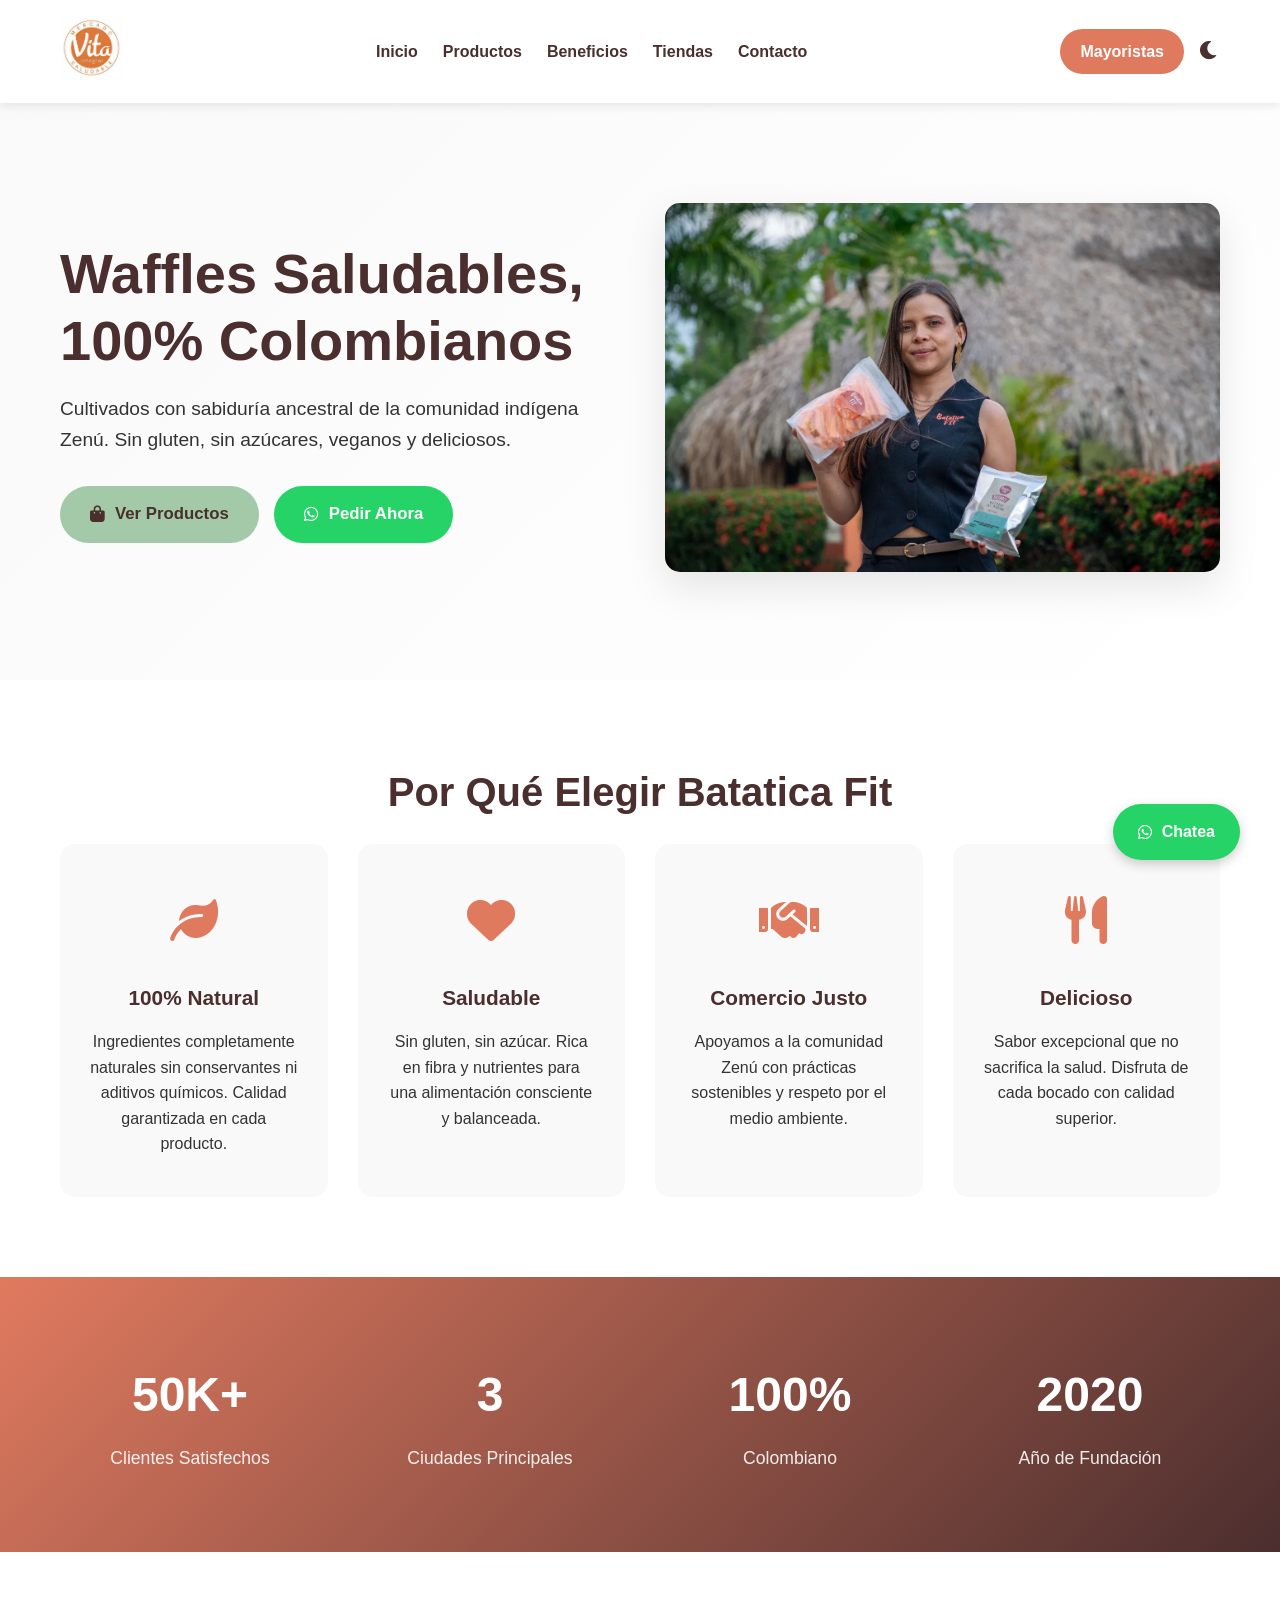
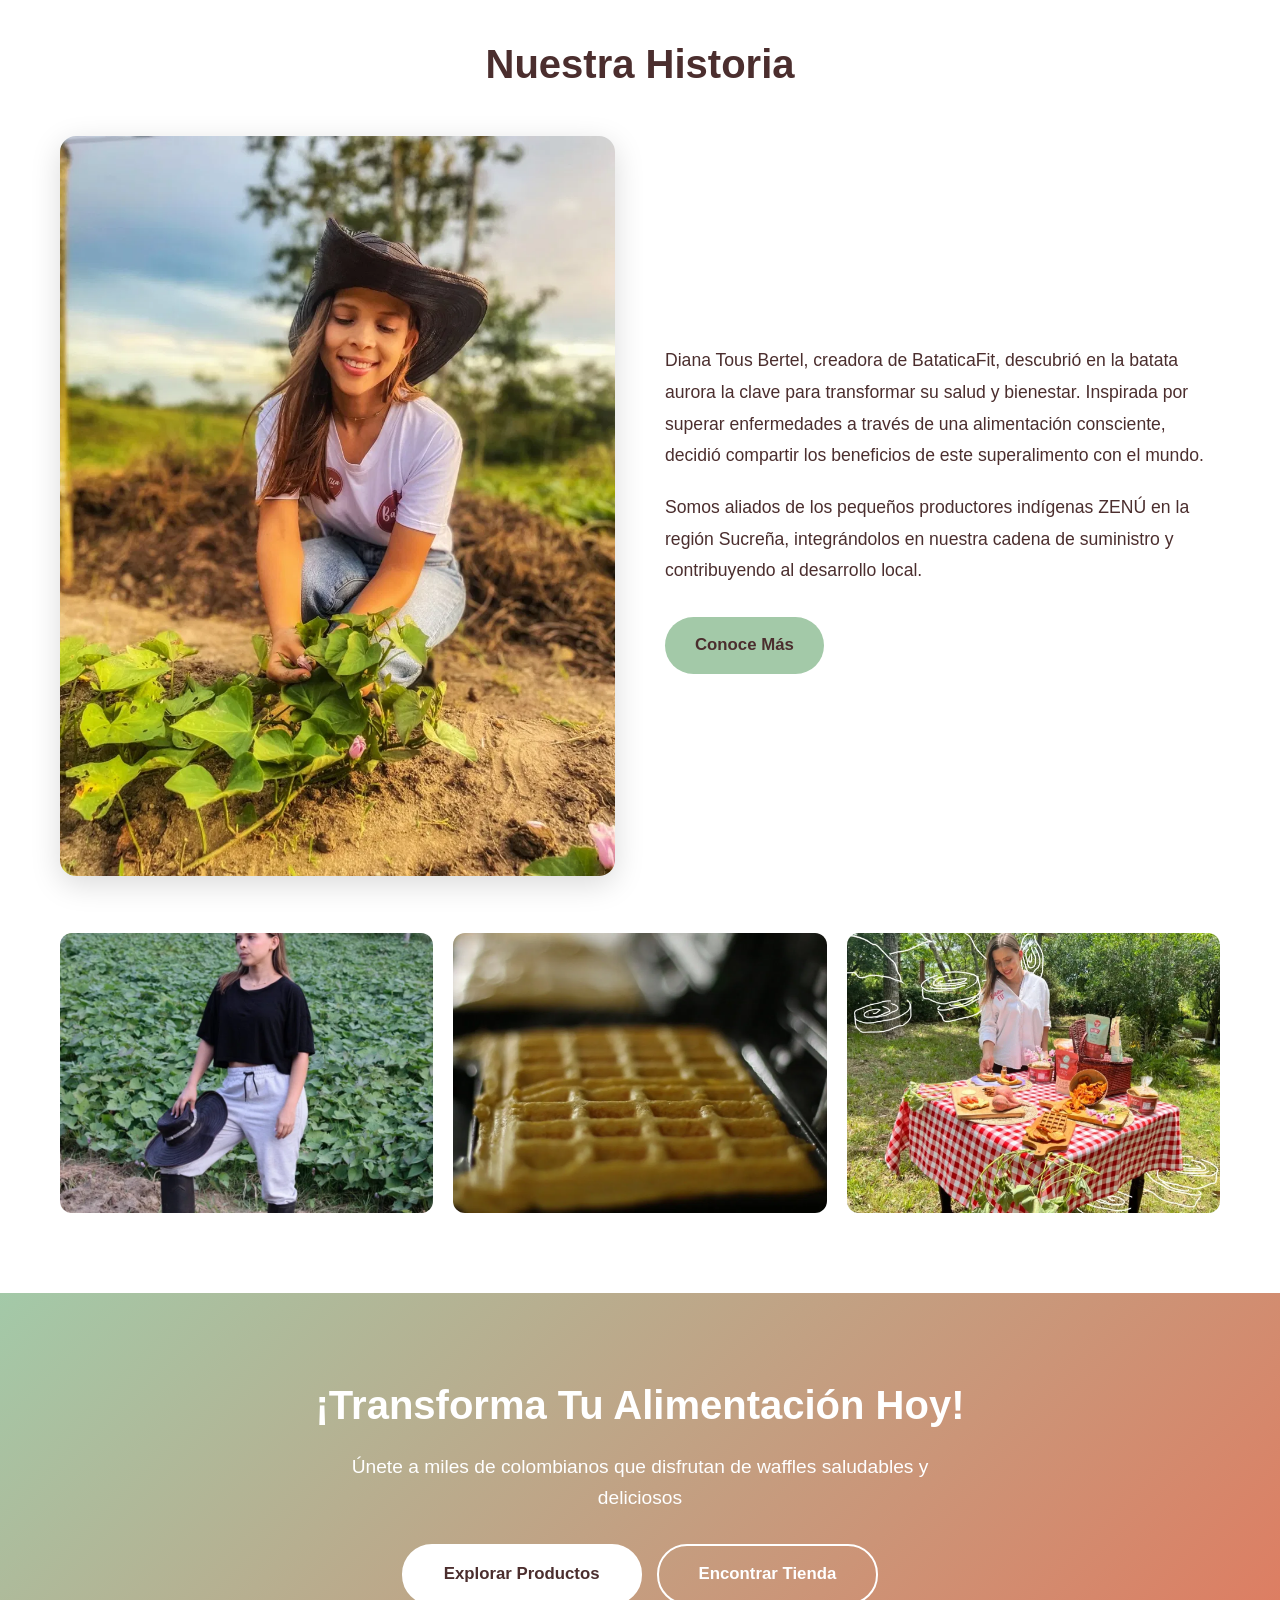
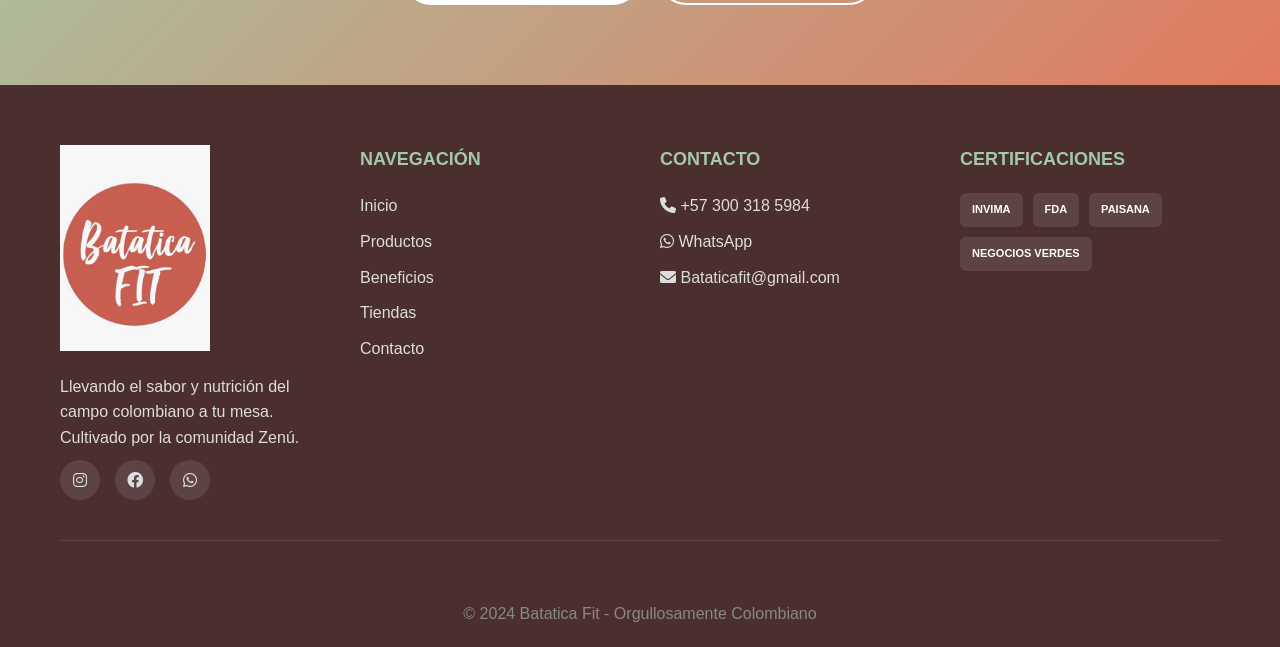
==== index.html @ 8f83aa4d "Add files via upload" ====
<!DOCTYPE html>
<html lang="es">
<head>
    <meta charset="UTF-8">
    <meta name="viewport" content="width=device-width, initial-scale=1.0">
    <meta name="description" content="Batatica Fit - Waffles saludables 100% colombianos">
    <title>Batatica Fit - Waffles Saludables 100% Colombianos</title>
    <link rel="stylesheet" href="styles.css">
    <link rel="stylesheet" href="https://cdnjs.cloudflare.com/ajax/libs/font-awesome/6.0.0/css/all.min.css">
    <link rel="icon" type="image/jpeg" href="FOTOS/logo.jpeg">
</head>
<body>

    <!-- HEADER -->
    <header class="main-header">
        <div class="container">
            <div class="logo">
                <img src="FOTOS/logo-vita.jpeg" alt="Batatica Fit Logo">
            </div>

            <nav class="nav-menu" id="navMenu">
                <ul>
                    <li><a href="index.html">Inicio</a></li>
                    <li><a href="productos.html">Productos</a></li>
                    <li><a href="beneficios.html">Beneficios</a></li>
                    <li><a href="tiendas.html">Tiendas</a></li>
                    <li><a href="contactos.html">Contacto</a></li>
                </ul>
            </nav>

            <button class="hamburger-menu" id="hamburgerBtn">
                <span></span>
                <span></span>
                <span></span>
            </button>
        
            <div class="header-actions">
                <a href="https://wa.me/573003185984?text=Hola!%20Quiero%20ser%20mayorista" class="btn-mayorista" target="_blank">Mayoristas</a>
                <button class="theme-toggle" id="themeToggle"><i class="fas fa-moon"></i></button>
            </div>
        </div>
    </header>

    <!-- HERO SECTION -->
    <section class="hero-section">
        <div class="container hero-container">
            <div class="hero-content">
                <h1>Waffles Saludables, 100% Colombianos</h1>
                <p>Cultivados con sabiduría ancestral de la comunidad indígena Zenú. Sin gluten, sin azúcares, veganos y deliciosos.</p>
                <div class="hero-buttons">
                    <a href="productos.html" class="btn-primary"><i class="fas fa-shopping-bag"></i> Ver Productos</a>
                    <a href="https://wa.me/573233830880?text=Hola!%20Quiero%20pedir%20Waffles" class="btn-cta" target="_blank"><i class="fab fa-whatsapp"></i> Pedir Ahora</a>
                </div>
            </div>
            <div class="hero-image">
                <img src="FOTOS/DIANAPRODUCTOS.webp" alt="Diana con productos Batatica Fit">
            </div>
        </div>
    </section>

    <!-- DESTACADOS -->
    <section class="highlights-section">
        <div class="container">
            <h2 class="section-title">Por Qué Elegir Batatica Fit</h2>
            <div class="highlights-grid">
                <div class="highlight-card">
                    <div class="highlight-icon"><i class="fas fa-leaf"></i></div>
                    <h3>100% Natural</h3>
                    <p>Ingredientes completamente naturales sin conservantes ni aditivos químicos. Calidad garantizada en cada producto.</p>
                </div>
                <div class="highlight-card">
                    <div class="highlight-icon"><i class="fas fa-heart"></i></div>
                    <h3>Saludable</h3>
                    <p>Sin gluten, sin azúcar. Rica en fibra y nutrientes para una alimentación consciente y balanceada.</p>
                </div>
                <div class="highlight-card">
                    <div class="highlight-icon"><i class="fas fa-handshake"></i></div>
                    <h3>Comercio Justo</h3>
                    <p>Apoyamos a la comunidad Zenú con prácticas sostenibles y respeto por el medio ambiente.</p>
                </div>
                <div class="highlight-card">
                    <div class="highlight-icon"><i class="fas fa-utensils"></i></div>
                    <h3>Delicioso</h3>
                    <p>Sabor excepcional que no sacrifica la salud. Disfruta de cada bocado con calidad superior.</p>
                </div>
            </div>
        </div>
    </section>

    <!-- ESTADÍSTICAS -->
    <section class="stats-section">
        <div class="container">
            <div class="stats-grid">
                <div class="stat-card">
                    <h3>50K+</h3>
                    <p>Clientes Satisfechos</p>
                </div>
                <div class="stat-card">
                    <h3>3</h3>
                    <p>Ciudades Principales</p>
                </div>
                <div class="stat-card">
                    <h3>100%</h3>
                    <p>Colombiano</p>
                </div>
                <div class="stat-card">
                    <h3>2020</h3>
                    <p>Año de Fundación</p>
                </div>
            </div>
        </div>
    </section>


    <!-- NUESTRA HISTORIA -->
    <section class="historia-section" style="padding: 80px 0; background: var(--blanco);">
        <div class="container">
            <h2 class="section-title">Nuestra Historia</h2>
            <div style="display: grid; grid-template-columns: 1fr 1fr; gap: 50px; align-items: center; margin-top: 40px;">
                <div>
                    <img src="FOTOS/DIANACAMPO.webp" alt="Diana en el campo" style="width:100%; border-radius:16px; box-shadow: 0 8px 30px rgba(0,0,0,0.15);">
                </div>
                <div>
                    <p style="font-size:1.1rem; line-height:1.8; margin-bottom:20px;">Diana Tous Bertel, creadora de BataticaFit, descubrió en la batata aurora la clave para transformar su salud y bienestar. Inspirada por superar enfermedades a través de una alimentación consciente, decidió compartir los beneficios de este superalimento con el mundo.</p>
                    <p style="font-size:1.1rem; line-height:1.8; margin-bottom:20px;">Somos aliados de los pequeños productores indígenas ZENÚ en la región Sucreña, integrándolos en nuestra cadena de suministro y contribuyendo al desarrollo local.</p>
                    <a href="beneficios.html" class="btn-primary" style="display:inline-block; margin-top:10px;">Conoce Más</a>
                </div>
            </div>
            <!-- Galería proceso -->
            <div style="display: grid; grid-template-columns: repeat(3, 1fr); gap: 20px; margin-top: 50px;">
                <img src="FOTOS/DIANACULTIVO.webp" alt="Diana en el cultivo" style="width:100%; height:280px; object-fit:cover; border-radius:12px;">
                <img src="FOTOS/WAFLEPROCESO.webp" alt="Proceso de elaboración" style="width:100%; height:280px; object-fit:cover; border-radius:12px;">
                <img src="FOTOS/MESAPRODUCTO.webp" alt="Mesa con productos Batatica" style="width:100%; height:280px; object-fit:cover; border-radius:12px;">
            </div>
        </div>
    </section>

    <!-- CTA SECTION -->
    <section class="cta-section">
        <div class="container">
            <h2>¡Transforma Tu Alimentación Hoy!</h2>
            <p>Únete a miles de colombianos que disfrutan de waffles saludables y deliciosos</p>
            <div class="cta-buttons">
                <a href="productos.html" class="btn-large">Explorar Productos</a>
                <a href="tiendas.html" class="btn-large btn-outline">Encontrar Tienda</a>
            </div>
        </div>
    </section>

    <!-- FOOTER -->
    <footer class="main-footer">
        <div class="footer-container">
            <div class="footer-content">
                <div class="footer-col">
                    <div class="footer-logo"><img src="FOTOS/logo.jpeg" alt="Logo"></div>
                    <p>Llevando el sabor y nutrición del campo colombiano a tu mesa. Cultivado por la comunidad Zenú.</p>
                    <div class="social-links">
                        <a href="https://instagram.com/bataticafit" target="_blank"><i class="fab fa-instagram"></i></a>
                        <a href="https://facebook.com/bataticafit" target="_blank"><i class="fab fa-facebook"></i></a>
                        <a href="https://wa.me/573003185984" target="_blank"><i class="fab fa-whatsapp"></i></a>
                    </div>
                </div>
                <div class="footer-col">
                    <h4>Navegación</h4>
                    <ul>
                        <li><a href="index.html">Inicio</a></li>
                        <li><a href="productos.html">Productos</a></li>
                        <li><a href="beneficios.html">Beneficios</a></li>
                        <li><a href="tiendas.html">Tiendas</a></li>
                        <li><a href="contactos.html">Contacto</a></li>
                    </ul>
                </div>
                <div class="footer-col">
                    <h4>Contacto</h4>
                    <p><i class="fas fa-phone"></i> <a href="tel:+573003185984">+57 300 318 5984</a></p>
                    <p><i class="fab fa-whatsapp"></i> <a href="https://wa.me/573003185984" target="_blank">WhatsApp</a></p>
                    <p><i class="fas fa-envelope"></i> <a href="mailto:Bataticafit@gmail.com">Bataticafit@gmail.com</a></p>
                </div>
                <div class="footer-col">
                    <h4>Certificaciones</h4>
                    <div class="cert-logos">
                        <span class="cert-tag">INVIMA</span>
                        <span class="cert-tag">FDA</span>
                        <span class="cert-tag">PAISANA</span>
                        <span class="cert-tag">NEGOCIOS VERDES</span>
                    </div>
                </div>
            </div>
            <div class="footer-bottom">
                <p>&copy; 2024 Batatica Fit - Orgullosamente Colombiano</p>
            </div>
        </div>
    </footer>

    <!-- WhatsApp Flotante -->
    <a href="https://wa.me/573003185984" class="whatsapp-float" target="_blank"><i class="fab fa-whatsapp"></i><span>Chatea</span></a>

    <script src="script.js"></script>
</body>
</html>
---- styles.css ----
/* ========================================
   BATATICA FIT - ESTILOS GLOBALES
   Válido para todas las páginas
   ======================================== */

:root {
    --verde-menta: #A3C9A8;
    --salmon: #E07A5F;
    --cafe-oscuro: #4B2E2E;
    --blanco: #ffffff;
    --gris-claro: #f9f9f9;
    --gris-oscuro: #333333;
    --border-color: #eee;
    --dark-bg: #1a1a1a;
    --dark-card: #2a2a2a;
    --dark-text: #e0e0e0;
}

html[data-theme="dark"] {
    --blanco: #1a1a1a;
    --cafe-oscuro: #e0e0e0;
    --gris-claro: #2a2a2a;
    --gris-oscuro: #e0e0e0;
    --border-color: #444;
}

* {
    margin: 0;
    padding: 0;
    box-sizing: border-box;
}

html { scroll-behavior: smooth; }

body {
    font-family: 'Segoe UI', Tahoma, Geneva, Verdana, sans-serif;
    color: var(--cafe-oscuro);
    background-color: var(--blanco);
    transition: background-color 0.3s, color 0.3s;
    line-height: 1.6;
}

.container {
    max-width: 1200px;
    margin: 0 auto;
    padding: 0 20px;
}

a { color: inherit; text-decoration: none; }

/* ====== HEADER ====== */
.main-header {
    background-color: var(--blanco);
    padding: 15px 0;
    position: sticky;
    top: 0;
    z-index: 1000;
    box-shadow: 0 2px 10px rgba(0,0,0,0.1);
    transition: all 0.3s ease;
}

.main-header.scrolled {
    box-shadow: 0 4px 20px rgba(0,0,0,0.15);
    padding: 10px 0;
}

.main-header .container {
    display: flex;
    justify-content: space-between;
    align-items: center;
}

.logo img {
    height: 65px;
    width: auto;
    transition: transform 0.3s ease;
}

.logo img:hover { transform: scale(1.05); }

.nav-menu ul {
    list-style: none;
    display: flex;
    gap: 25px;
}

.nav-menu a {
    color: var(--cafe-oscuro);
    font-weight: 600;
    font-size: 16px;
    transition: color 0.3s;
    position: relative;
}

.nav-menu a:hover,
.nav-menu a.active {
    color: var(--salmon);
}

.nav-menu a::after {
    content: '';
    position: absolute;
    bottom: -5px;
    left: 0;
    width: 0;
    height: 2px;
    background: var(--salmon);
    transition: width 0.3s;
}

.nav-menu a:hover::after,
.nav-menu a.active::after {
    width: 100%;
}

.hamburger-menu {
    display: none;
    flex-direction: column;
    background: none;
    border: none;
    cursor: pointer;
    gap: 6px;
    z-index: 1001;
}

.hamburger-menu span {
    width: 25px;
    height: 3px;
    background-color: var(--cafe-oscuro);
    border-radius: 2px;
    transition: all 0.3s ease;
}

.hamburger-menu.active span:nth-child(1) {
    transform: rotate(45deg) translate(8px, 8px);
}

.hamburger-menu.active span:nth-child(2) {
    opacity: 0;
}

.hamburger-menu.active span:nth-child(3) {
    transform: rotate(-45deg) translate(7px, -7px);
}

.header-actions {
    display: flex;
    gap: 15px;
    align-items: center;
}

.btn-mayorista {
    background-color: var(--salmon);
    color: var(--blanco);
    padding: 10px 20px;
    border-radius: 25px;
    font-weight: bold;
    transition: all 0.3s;
    border: none;
    cursor: pointer;
    display: inline-block;
}

.btn-mayorista:hover {
    transform: scale(1.05);
    background-color: var(--cafe-oscuro);
    box-shadow: 0 4px 12px rgba(0,0,0,0.2);
}

.theme-toggle {
    background: none;
    border: none;
    font-size: 1.3rem;
    cursor: pointer;
    color: var(--cafe-oscuro);
    transition: transform 0.3s;
}

.theme-toggle:hover { transform: rotate(20deg) scale(1.1); }

.nav-menu {
    display: flex !important;
}

.nav-menu.active {
    display: flex !important;
}

/* ====== BREADCRUMB ====== */
.breadcrumb {
    background-color: var(--gris-claro);
    padding: 15px 0;
    font-size: 0.95rem;
    color: var(--gris-oscuro);
}

.breadcrumb .container {
    display: flex;
    align-items: center;
    gap: 10px;
}

.breadcrumb a {
    color: var(--salmon);
    font-weight: 600;
    transition: color 0.3s;
}

.breadcrumb a:hover { color: var(--cafe-oscuro); }

/* ====== PAGE HERO ====== */
.page-hero {
    background: linear-gradient(135deg, var(--gris-claro) 0%, var(--blanco) 100%);
    padding: 60px 0;
    text-align: center;
}

.page-hero h1 {
    font-size: 2.8rem;
    margin-bottom: 15px;
    color: var(--cafe-oscuro);
}

.page-hero p {
    font-size: 1.2rem;
    color: var(--gris-oscuro);
    max-width: 600px;
    margin: 0 auto;
}

/* ====== HERO SECTION (Inicio) ====== */
.hero-section {
    padding: 100px 0;
    background: linear-gradient(135deg, var(--gris-claro) 0%, var(--blanco) 100%);
}

.hero-container {
    display: grid;
    grid-template-columns: 1fr 1fr;
    gap: 50px;
    align-items: center;
}

.hero-content {
    animation: slideInLeft 0.8s ease forwards;
}

.hero-content h1 {
    font-size: 3.5rem;
    margin-bottom: 20px;
    color: var(--cafe-oscuro);
    line-height: 1.2;
}

.hero-content p {
    font-size: 1.2rem;
    color: var(--gris-oscuro);
    margin-bottom: 30px;
    line-height: 1.6;
}

.hero-buttons {
    display: flex;
    gap: 15px;
    flex-wrap: wrap;
}

.btn-primary,
.btn-cta {
    display: inline-flex;
    align-items: center;
    gap: 10px;
    padding: 15px 30px;
    border-radius: 30px;
    font-weight: bold;
    transition: all 0.3s;
    border: none;
    cursor: pointer;
    font-size: 1.05rem;
}

.btn-primary {
    background-color: var(--verde-menta);
    color: var(--cafe-oscuro);
}

.btn-primary:hover {
    background-color: var(--salmon);
    color: white;
    transform: translateY(-3px);
    box-shadow: 0 8px 20px rgba(224, 122, 95, 0.3);
}

.btn-cta {
    background-color: #25D366;
    color: white;
}

.btn-cta:hover {
    background-color: #128C7E;
    transform: translateY(-3px);
    box-shadow: 0 8px 20px rgba(37, 211, 102, 0.3);
}

.hero-image {
    text-align: center;
    animation: slideInRight 0.8s ease forwards;
}

.hero-image img {
    max-width: 100%;
    height: auto;
    border-radius: 15px;
    box-shadow: 0 15px 40px rgba(0,0,0,0.1);
}

/* ====== SECCIONES GENERALES ====== */
.highlights-section,
.benefits-section,
.product-info-section,
.online-shopping-section,
.stores-info-section,
.health-benefits-section,
.nutrition-section,
.ingredients-section,
.testimonials-section,
.location-section,
.faq-section {
    padding: 80px 0;
}

.highlights-section,
.benefits-section,
.product-info-section,
.health-benefits-section,
.nutrition-section,
.ingredients-section,
.testimonials-section,
.location-section,
.faq-section {
    background-color: var(--blanco);
}

.online-shopping-section,
.stores-info-section {
    background-color: var(--gris-claro);
}

.section-title {
    text-align: center;
    color: var(--cafe-oscuro);
    margin-bottom: 20px;
    font-size: 2.5rem;
    font-weight: 700;
}

.section-subtitle {
    text-align: center;
    color: var(--gris-oscuro);
    margin-bottom: 50px;
    font-size: 1.1rem;
}

/* ====== HIGHLIGHTS GRID ====== */
.highlights-grid {
    display: grid;
    grid-template-columns: repeat(auto-fit, minmax(250px, 1fr));
    gap: 30px;
}

.highlight-card {
    background: var(--gris-claro);
    padding: 40px 30px;
    border-radius: 15px;
    text-align: center;
    transition: all 0.3s ease;
}

.highlight-card:hover {
    transform: translateY(-10px);
    box-shadow: 0 10px 30px rgba(0,0,0,0.1);
}

.highlight-icon {
    font-size: 3rem;
    color: var(--salmon);
    margin-bottom: 20px;
}

.highlight-card h3 {
    color: var(--cafe-oscuro);
    margin-bottom: 15px;
    font-size: 1.3rem;
}

.highlight-card p {
    color: var(--gris-oscuro);
    line-height: 1.6;
}

/* ====== STATS SECTION ====== */
.stats-section {
    padding: 80px 0;
    background: linear-gradient(135deg, var(--salmon) 0%, var(--cafe-oscuro) 100%);
    color: white;
}

.stats-grid {
    display: grid;
    grid-template-columns: repeat(auto-fit, minmax(200px, 1fr));
    gap: 40px;
}

.stat-card {
    text-align: center;
}

.stat-card h3 {
    font-size: 3rem;
    margin-bottom: 10px;
}

.stat-card p {
    font-size: 1.1rem;
    opacity: 0.9;
}

/* ====== CTA SECTION ====== */
.cta-section {
    padding: 80px 0;
    background: linear-gradient(135deg, var(--verde-menta) 0%, var(--salmon) 100%);
    text-align: center;
    color: white;
}

.cta-section h2 {
    font-size: 2.5rem;
    margin-bottom: 15px;
}

.cta-section p {
    font-size: 1.2rem;
    margin-bottom: 30px;
    max-width: 600px;
    margin-left: auto;
    margin-right: auto;
}

.cta-buttons {
    display: flex;
    justify-content: center;
    gap: 15px;
    flex-wrap: wrap;
}

.btn-large {
    display: inline-block;
    background-color: white;
    color: var(--cafe-oscuro);
    padding: 15px 40px;
    border-radius: 30px;
    font-weight: bold;
    font-size: 1.05rem;
    transition: all 0.3s;
    border: 2px solid white;
}

.btn-large:hover {
    transform: translateY(-3px);
    box-shadow: 0 8px 20px rgba(0,0,0,0.2);
}

.btn-large.btn-outline {
    background-color: transparent;
    color: white;
    border-color: white;
}

.btn-large.btn-outline:hover {
    background-color: white;
    color: var(--cafe-oscuro);
}

/* ====== PRODUCTOS ====== */
.products-grid {
    display: grid;
    grid-template-columns: repeat(auto-fit, minmax(300px, 1fr));
    gap: 30px;
}

.product-card {
    background: var(--blanco);
    border-radius: 15px;
    overflow: hidden;
    box-shadow: 0 10px 20px rgba(0,0,0,0.05);
    transition: all 0.3s ease;
}

.product-card:hover {
    transform: translateY(-10px);
    box-shadow: 0 15px 40px rgba(0,0,0,0.15);
}

.product-image {
    position: relative;
    height: 250px;
    overflow: hidden;
}

.product-image img {
    width: 100%;
    height: 100%;
    object-fit: cover;
    transition: transform 0.5s ease;
}

.product-card:hover .product-image img {
    transform: scale(1.05);
}

.badge {
    position: absolute;
    top: 15px;
    left: 15px;
    background: var(--salmon);
    color: white;
    padding: 8px 15px;
    border-radius: 20px;
    font-size: 0.85rem;
    font-weight: bold;
    animation: pulse 2s infinite;
}

.badge.new {
    background: var(--verde-menta);
    color: var(--cafe-oscuro);
}

.product-info {
    padding: 25px;
    text-align: center;
}

.product-info h3 {
    font-size: 1.3rem;
    margin-bottom: 10px;
    color: var(--cafe-oscuro);
}

.description {
    color: var(--gris-oscuro);
    font-size: 0.95rem;
    margin-bottom: 15px;
    line-height: 1.5;
}

.product-benefits {
    display: flex;
    justify-content: center;
    gap: 10px;
    flex-wrap: wrap;
    margin: 15px 0;
    font-size: 0.9rem;
}

.product-benefits span {
    background: var(--gris-claro);
    padding: 5px 10px;
    border-radius: 15px;
    transition: all 0.3s;
}

.product-benefits span:hover {
    background: var(--salmon);
    color: white;
    transform: scale(1.1);
}

.pack-info {
    color: #888;
    font-size: 0.85rem;
    margin: 15px 0;
}

.product-price {
    display: flex;
    justify-content: center;
    align-items: center;
    gap: 10px;
    margin: 15px 0;
    font-size: 1.3rem;
}

.price {
    color: var(--salmon);
    font-weight: bold;
}

.original-price {
    color: #888;
    text-decoration: line-through;
    font-size: 1rem;
}

.discount {
    background: var(--salmon);
    color: white;
    padding: 5px 10px;
    border-radius: 5px;
    font-size: 0.9rem;
}

.btn-buy {
    display: inline-block;
    background-color: #25D366;
    color: white;
    padding: 12px 25px;
    border-radius: 30px;
    font-weight: bold;
    margin-top: 15px;
    transition: all 0.3s;
    border: none;
    cursor: pointer;
}

.btn-buy:hover {
    background-color: #128C7E;
    transform: scale(1.05);
}

/* ====== TIENDAS - TABS ====== */
.city-tabs {
    display: flex;
    justify-content: center;
    gap: 15px;
    margin-bottom: 50px;
    flex-wrap: wrap;
}

.city-tab {
    background-color: var(--gris-claro);
    color: var(--cafe-oscuro);
    border: 2px solid transparent;
    padding: 12px 30px;
    border-radius: 30px;
    cursor: pointer;
    font-weight: 600;
    font-size: 1rem;
    transition: all 0.3s ease;
    display: flex;
    align-items: center;
    gap: 8px;
}

.city-tab:hover {
    border-color: var(--salmon);
    color: var(--salmon);
    transform: translateY(-2px);
}

.city-tab.active {
    background-color: var(--salmon);
    color: white;
    border-color: var(--salmon);
    box-shadow: 0 5px 15px rgba(224, 122, 95, 0.3);
}

.city-content {
    display: none;
    animation: fadeIn 0.4s ease forwards;
}

.city-content.active {
    display: block;
}

.stores-grid {
    display: grid;
    grid-template-columns: repeat(auto-fit, minmax(280px, 1fr));
    gap: 30px;
    animation: slideInUp 0.5s ease forwards;
}

.store-card {
    background: var(--blanco);
    border: 2px solid var(--border-color);
    border-radius: 15px;
    padding: 30px 25px;
    text-align: center;
    box-shadow: 0 4px 15px rgba(0, 0, 0, 0.05);
    transition: all 0.3s ease;
    display: flex;
    flex-direction: column;
    align-items: center;
    justify-content: space-between;
    position: relative;
    overflow: hidden;
}

.store-card::before {
    content: '';
    position: absolute;
    top: 0;
    left: 0;
    right: 0;
    height: 4px;
    background: linear-gradient(90deg, var(--verde-menta), var(--salmon));
    transform: scaleX(0);
    transform-origin: left;
    transition: transform 0.3s ease;
}

.store-card:hover {
    transform: translateY(-10px);
    box-shadow: 0 10px 30px rgba(0, 0, 0, 0.15);
    border-color: var(--salmon);
}

.store-card:hover::before {
    transform: scaleX(1);
}

.store-logo-wrapper {
    width: 100%;
    height: 100px;
    display: flex;
    align-items: center;
    justify-content: center;
    margin-bottom: 20px;
    overflow: hidden;
    background: var(--gris-claro);
    border-radius: 10px;
    transition: all 0.3s ease;
}

.store-logo-wrapper img {
    max-width: 90%;
    max-height: 90%;
    object-fit: contain;
    transition: transform 0.3s ease;
}

.store-card:hover .store-logo-wrapper {
    background: linear-gradient(135deg, rgba(163, 201, 168, 0.1), rgba(224, 122, 95, 0.1));
}

.store-card:hover .store-logo-wrapper img {
    transform: scale(1.1);
}

.store-name {
    color: var(--cafe-oscuro);
    font-weight: 700;
    font-size: 1.2rem;
    margin-bottom: 8px;
}

.store-desc {
    color: var(--gris-oscuro);
    font-size: 0.95rem;
    margin-bottom: 12px;
    line-height: 1.5;
    flex-grow: 1;
}

.store-location,
.store-hours {
    color: var(--salmon);
    font-size: 0.9rem;
    margin-bottom: 8px;
}

.btn-store {
    display: inline-flex;
    align-items: center;
    justify-content: center;
    gap: 8px;
    width: 100%;
    background: linear-gradient(135deg, var(--verde-menta), #8fb895);
    color: var(--cafe-oscuro);
    padding: 12px 20px;
    border-radius: 10px;
    text-decoration: none;
    font-weight: 600;
    font-size: 1rem;
    transition: all 0.3s ease;
    border: none;
    cursor: pointer;
    margin-top: 15px;
}

.btn-store:hover {
    background: linear-gradient(135deg, var(--salmon), #d4684d);
    color: white;
    transform: scale(1.02);
    box-shadow: 0 5px 15px rgba(224, 122, 95, 0.3);
}

/* ====== PLATAFORMAS ONLINE ====== */
.online-platforms {
    display: grid;
    grid-template-columns: repeat(auto-fit, minmax(280px, 1fr));
    gap: 30px;
}

.platform-card {
    background: var(--blanco);
    padding: 40px 30px;
    border-radius: 15px;
    text-align: center;
    box-shadow: 0 4px 15px rgba(0,0,0,0.05);
    transition: all 0.3s ease;
}

.platform-card:hover {
    transform: translateY(-10px);
    box-shadow: 0 10px 30px rgba(0,0,0,0.1);
}

.platform-icon {
    font-size: 3rem;
    color: var(--salmon);
    margin-bottom: 20px;
}

.platform-card h3 {
    font-size: 1.3rem;
    color: var(--cafe-oscuro);
    margin-bottom: 15px;
}

.platform-card p {
    color: var(--gris-oscuro);
    margin-bottom: 20px;
}

.btn-platform {
    display: inline-block;
    background-color: var(--salmon);
    color: white;
    padding: 12px 25px;
    border-radius: 30px;
    font-weight: bold;
    transition: all 0.3s;
    border: none;
    cursor: pointer;
}

.btn-platform:hover {
    background-color: var(--cafe-oscuro);
    transform: scale(1.05);
}

/* ====== INFORMACIÓN CARDS ====== */
.info-grid {
    display: grid;
    grid-template-columns: repeat(auto-fit, minmax(250px, 1fr));
    gap: 25px;
}

.info-card {
    background: var(--gris-claro);
    padding: 30px;
    border-radius: 15px;
    text-align: center;
    transition: all 0.3s ease;
}

.info-card:hover {
    transform: translateY(-5px);
    box-shadow: 0 10px 25px rgba(0,0,0,0.1);
}

.info-card h3 {
    color: var(--cafe-oscuro);
    margin-bottom: 15px;
    font-size: 1.2rem;
    display: flex;
    align-items: center;
    justify-content: center;
    gap: 10px;
}

.info-card h3 i {
    color: var(--salmon);
}

.info-card p {
    color: var(--gris-oscuro);
    line-height: 1.6;
}

/* ====== BENEFICIOS ====== */
.benefit-story {
    background-color: #fdf2f0;
    padding: 40px;
    border-radius: 20px;
    margin-bottom: 60px;
    transition: all 0.3s;
}

html[data-theme="dark"] .main-footer {
    background-color: #111111;
    color: #e0e0e0;
}

html[data-theme="dark"] .footer-col h4 {
    color: var(--verde-menta);
}

html[data-theme="dark"] .footer-col a,
html[data-theme="dark"] .footer-col p {
    color: #bbbbbb;
}

html[data-theme="dark"] .footer-bottom {
    color: #888;
}

html[data-theme="dark"] .benefit-story {
    background-color: rgba(224, 122, 95, 0.1);
}

.benefit-story:hover {
    transform: translateY(-5px);
    box-shadow: 0 10px 30px rgba(0,0,0,0.1);
}

.benefit-story h2 {
    color: var(--cafe-oscuro);
    font-size: 2.2rem;
    margin-bottom: 15px;
}

.benefit-story p {
    color: var(--gris-oscuro);
    line-height: 1.6;
    font-size: 1.05rem;
    margin-bottom: 20px;
}

.story-badge {
    display: inline-block;
    background-color: var(--salmon);
    color: white;
    padding: 15px 30px;
    border-radius: 30px;
    font-weight: bold;
    box-shadow: 0 5px 15px rgba(224, 122, 95, 0.3);
}

.benefits-grid {
    display: grid;
    grid-template-columns: repeat(auto-fit, minmax(150px, 1fr));
    gap: 30px;
}

.benefit-item {
    text-align: center;
    transition: all 0.3s;
}

.benefit-icon-wrapper {
    width: 70px;
    height: 70px;
    border-radius: 50%;
    background-color: var(--blanco);
    border: 2px solid var(--verde-menta);
    display: flex;
    align-items: center;
    justify-content: center;
    overflow: hidden;
    margin: 0 auto 12px;
    box-shadow: 0 4px 10px rgba(0, 0, 0, 0.03);
    transition: all 0.3s;
}

.benefit-icon-wrapper img {
    width: 100%;
    height: 100%;
    object-fit: cover;
}

.benefit-item:hover .benefit-icon-wrapper {
    transform: scale(1.15) rotate(10deg);
    border-color: var(--salmon);
    box-shadow: 0 8px 20px rgba(224, 122, 95, 0.2);
}

.benefit-item h4 {
    color: var(--cafe-oscuro);
    font-size: 0.95rem;
    font-weight: 700;
    margin: 0;
    line-height: 1.3;
}

.benefit-item p {
    color: var(--gris-oscuro);
    font-size: 0.85rem;
    margin-top: 8px;
}

/* ====== TABLA NUTRICIONAL ====== */
.nutrition-table-container {
    overflow-x: auto;
    margin-bottom: 20px;
}

.nutrition-table {
    width: 100%;
    border-collapse: collapse;
    background: var(--blanco);
    box-shadow: 0 4px 15px rgba(0,0,0,0.05);
    border-radius: 10px;
    overflow: hidden;
}

.nutrition-table thead {
    background: linear-gradient(135deg, var(--verde-menta), var(--salmon));
    color: white;
}

.nutrition-table th {
    padding: 15px;
    text-align: left;
    font-weight: 600;
}

.nutrition-table td {
    padding: 12px 15px;
    border-bottom: 1px solid var(--border-color);
    color: var(--cafe-oscuro);
}

.nutrition-table tbody tr:hover {
    background-color: var(--gris-claro);
}

.nutrition-note {
    color: #888;
    font-size: 0.9rem;
    text-align: center;
    font-style: italic;
}

/* ====== HEALTH BENEFITS ====== */
.health-benefits-grid {
    display: grid;
    grid-template-columns: repeat(auto-fit, minmax(280px, 1fr));
    gap: 30px;
}

.health-card {
    background: var(--gris-claro);
    padding: 40px 30px;
    border-radius: 15px;
    text-align: center;
    transition: all 0.3s ease;
}

.health-card:hover {
    transform: translateY(-10px);
    background: var(--blanco);
    box-shadow: 0 10px 30px rgba(0,0,0,0.1);
}

.health-icon {
    font-size: 3rem;
    color: var(--salmon);
    margin-bottom: 20px;
}

.health-card h3 {
    color: var(--cafe-oscuro);
    margin-bottom: 15px;
    font-size: 1.2rem;
}

.health-card p {
    color: var(--gris-oscuro);
    line-height: 1.6;
}

/* ====== INGREDIENTES ====== */
.ingredients-content {
    display: grid;
    grid-template-columns: 1fr 1fr;
    gap: 50px;
    align-items: start;
}

.ingredients-list,
.no-ingredients {
    background: var(--gris-claro);
    padding: 40px;
    border-radius: 15px;
}

.ingredients-list h3,
.no-ingredients h3 {
    color: var(--cafe-oscuro);
    margin-bottom: 20px;
    font-size: 1.3rem;
}

.ingredients-list ul {
    list-style: none;
}

.ingredients-list li {
    color: var(--gris-oscuro);
    padding: 10px 0;
    display: flex;
    align-items: center;
    gap: 10px;
    border-bottom: 1px solid var(--border-color);
}

.ingredients-list i {
    color: var(--verde-menta);
    font-weight: bold;
}

.no-list {
    display: grid;
    grid-template-columns: 1fr;
    gap: 12px;
}

.no-list span {
    color: var(--gris-oscuro);
    padding: 10px;
    display: flex;
    align-items: center;
    gap: 10px;
    background: white;
    border-radius: 8px;
}

.no-list i {
    color: #dc3545;
}

/* ====== TESTIMONIOS ====== */
.testimonials-grid {
    display: grid;
    grid-template-columns: repeat(auto-fit, minmax(300px, 1fr));
    gap: 30px;
}

.testimonial-card {
    background: var(--gris-claro);
    padding: 30px;
    border-radius: 15px;
    border-left: 4px solid var(--salmon);
    transition: all 0.3s ease;
}

.testimonial-card:hover {
    transform: translateY(-5px);
    box-shadow: 0 10px 25px rgba(0,0,0,0.1);
}

.stars {
    color: #ffc107;
    font-size: 1.2rem;
    margin-bottom: 15px;
}

.testimonial-card p {
    color: var(--gris-oscuro);
    line-height: 1.6;
    margin-bottom: 15px;
    font-style: italic;
}

.testimonial-card .author {
    color: var(--salmon);
    font-weight: 600;
    font-style: normal;
}

/* ====== CONTACTO ====== */
.contact-section {
    padding: 80px 0;
}

.contact-container {
    display: grid;
    grid-template-columns: 2fr 1fr;
    gap: 50px;
}

.contact-form-wrapper {
    background: var(--gris-claro);
    padding: 40px;
    border-radius: 15px;
}

.contact-form-wrapper h2 {
    color: var(--cafe-oscuro);
    margin-bottom: 10px;
    font-size: 1.8rem;
}

.form-subtitle {
    color: var(--gris-oscuro);
    margin-bottom: 30px;
}

.modern-form {
    display: flex;
    flex-direction: column;
    gap: 20px;
}

.form-group {
    display: flex;
    flex-direction: column;
}

.form-group label {
    margin-bottom: 8px;
    font-weight: 600;
    color: var(--cafe-oscuro);
}

.form-group input,
.form-group textarea,
.form-group select {
    padding: 12px;
    border: 2px solid var(--border-color);
    border-radius: 8px;
    font-family: inherit;
    font-size: 1rem;
    color: var(--cafe-oscuro);
    background-color: var(--blanco);
    transition: all 0.3s;
}

.form-group input:focus,
.form-group textarea:focus,
.form-group select:focus {
    outline: none;
    border-color: var(--salmon);
    box-shadow: 0 0 0 3px rgba(224, 122, 95, 0.1);
}

.form-group textarea {
    resize: vertical;
    min-height: 120px;
}

.textarea-footer {
    display: flex;
    justify-content: flex-end;
    margin-top: 5px;
}

.char-count {
    font-size: 0.85rem;
    color: #888;
}

.checkbox-group {
    flex-direction: row;
    align-items: center;
    gap: 10px;
}

.checkbox-group input {
    width: auto;
}

.checkbox-group label {
    margin: 0;
}

.checkbox-group a {
    color: var(--salmon);
    text-decoration: underline;
}

.error-message {
    color: #dc3545;
    font-size: 0.85rem;
    margin-top: 5px;
    display: none;
    animation: shake 0.3s;
}

.error-message.show {
    display: block;
}

.btn-submit {
    background-color: var(--cafe-oscuro);
    color: white;
    border: none;
    padding: 15px;
    border-radius: 8px;
    cursor: pointer;
    font-size: 1.05rem;
    font-weight: 600;
    transition: all 0.3s;
    margin-top: 10px;
    display: flex;
    align-items: center;
    justify-content: center;
    gap: 10px;
}

.btn-submit:hover {
    background-color: var(--salmon);
    transform: translateY(-2px);
    box-shadow: 0 5px 15px rgba(0,0,0,0.2);
}

.btn-submit:disabled {
    opacity: 0.6;
    cursor: not-allowed;
}

.status-message {
    padding: 15px;
    border-radius: 8px;
    display: none;
    text-align: center;
    font-weight: 500;
}

.status-message.show {
    display: block;
    animation: slideDown 0.3s ease;
}

.status-message.success {
    background-color: #d4edda;
    color: #155724;
    border: 1px solid #c3e6cb;
}

/* CONTACT INFO */
.contact-info-wrapper {
    background: var(--gris-claro);
    padding: 40px;
    border-radius: 15px;
    height: fit-content;
}

.contact-info-wrapper h2 {
    color: var(--cafe-oscuro);
    margin-bottom: 10px;
    font-size: 1.8rem;
}

.contact-info-wrapper > p {
    color: var(--gris-oscuro);
    margin-bottom: 30px;
}

.contact-methods {
    display: flex;
    flex-direction: column;
    gap: 20px;
}

.contact-method {
    background: var(--blanco);
    padding: 20px;
    border-radius: 10px;
    border-left: 4px solid var(--salmon);
    display: flex;
    gap: 15px;
    transition: all 0.3s;
}

.contact-method:hover {
    transform: translateX(5px);
    box-shadow: 0 5px 15px rgba(0,0,0,0.1);
}

.method-icon {
    font-size: 1.5rem;
    color: var(--salmon);
    min-width: 30px;
}

.method-content h4 {
    color: var(--cafe-oscuro);
    margin-bottom: 5px;
}

.method-content p {
    color: var(--gris-oscuro);
    font-size: 0.9rem;
    margin-bottom: 3px;
}

.method-content a {
    color: var(--salmon);
    font-weight: 600;
}

.method-content a:hover {
    text-decoration: underline;
}

.hours {
    color: #888 !important;
    font-size: 0.8rem !important;
}

/* ====== MAPA ====== */
.location-section .container {
    max-width: 900px;
}

.map-container {
    width: 100%;
    border-radius: 15px;
    overflow: hidden;
    box-shadow: 0 10px 30px rgba(0,0,0,0.1);
}

/* ====== FAQ ====== */
.faq-grid {
    display: grid;
    grid-template-columns: repeat(auto-fit, minmax(300px, 1fr));
    gap: 25px;
}

.faq-item {
    background: var(--gris-claro);
    padding: 25px;
    border-radius: 10px;
    border-left: 4px solid var(--salmon);
    transition: all 0.3s;
}

.faq-item:hover {
    transform: translateY(-3px);
    box-shadow: 0 8px 20px rgba(0,0,0,0.1);
}

.faq-item h4 {
    color: var(--cafe-oscuro);
    margin-bottom: 12px;
    font-size: 1rem;
}

.faq-item h4 i {
    color: var(--salmon);
    margin-right: 10px;
}

.faq-item p {
    color: var(--gris-oscuro);
    font-size: 0.95rem;
    line-height: 1.6;
}

/* ====== FOOTER ====== */
.main-footer {
    background-color: var(--cafe-oscuro);
    color: white;
    padding: 60px 0 20px;
}

.footer-container {
    max-width: 1200px;
    margin: 0 auto;
    padding: 0 20px;
}

.footer-content {
    display: grid;
    grid-template-columns: repeat(auto-fit, minmax(200px, 1fr));
    gap: 40px;
    margin-bottom: 40px;
    padding-bottom: 40px;
    border-bottom: 1px solid rgba(255,255,255,0.1);
}

.footer-col h4 {
    color: var(--verde-menta);
    margin-bottom: 20px;
    font-size: 18px;
    text-transform: uppercase;
}

.footer-col ul {
    list-style: none;
}

.footer-col ul li {
    margin-bottom: 10px;
}

.footer-col a {
    color: #ddd;
    transition: color 0.3s;
}

.footer-col a:hover {
    color: var(--salmon);
}

.footer-col p {
    color: #ddd;
    line-height: 1.6;
    margin-bottom: 10px;
}

.footer-logo {
    max-width: 150px;
    margin-bottom: 15px;
}

.footer-logo img {
    width: 100%;
    height: 100%;
}



.cert-logos {
    display: flex;
    flex-wrap: wrap;
    gap: 10px;
}

.cert-tag {
    background: rgba(255,255,255,0.1);
    padding: 8px 12px;
    border-radius: 6px;
    font-size: 11px;
    font-weight: bold;
    transition: all 0.3s;
}

.cert-tag:hover {
    background: var(--salmon);
}

.social-links {
    display: flex;
    gap: 15px;
    flex-wrap: wrap;
}

.social-links a {
    display: inline-flex;
    align-items: center;
    justify-content: center;
    width: 40px;
    height: 40px;
    background: rgba(255,255,255,0.1);
    border-radius: 50%;
    transition: all 0.3s;
}

.social-links a:hover {
    background: var(--salmon);
    transform: translateY(-3px);
}

.footer-bottom {
    text-align: center;
    padding-top: 20px;
    color: #888;
}

.footer-bottom a {
    color: white;
    transition: color 0.3s;
}

.footer-bottom a:hover {
    color: var(--salmon);
}

/* ====== WHATSAPP FLOTANTE ====== */
.whatsapp-float {
    position: fixed;
    bottom: 40px;
    right: 40px;
    background-color: #25d366;
    color: #FFF;
    border-radius: 50px;
    padding: 15px 25px;
    display: flex;
    align-items: center;
    gap: 10px;
    font-weight: bold;
    z-index: 999;
    box-shadow: 0 4px 12px rgba(0,0,0,0.2);
    animation: pulse-green 2s infinite;
    transition: all 0.3s;
}

.whatsapp-float:hover {
    background-color: #128c7e;
    transform: scale(1.1);
}

@keyframes pulse-green {
    0%, 100% { transform: scale(0.95); box-shadow: 0 0 0 0 rgba(37, 211, 102, 0.7); }
    70% { transform: scale(1); box-shadow: 0 0 0 15px rgba(37, 211, 102, 0); }
}

/* ====== ANIMACIONES ====== */
@keyframes slideInLeft {
    from {
        opacity: 0;
        transform: translateX(-50px);
    }
    to {
        opacity: 1;
        transform: translateX(0);
    }
}

@keyframes slideInRight {
    from {
        opacity: 0;
        transform: translateX(50px);
    }
    to {
        opacity: 1;
        transform: translateX(0);
    }
}

@keyframes slideInUp {
    from {
        opacity: 0;
        transform: translateY(30px);
    }
    to {
        opacity: 1;
        transform: translateY(0);
    }
}

@keyframes slideDown {
    from {
        opacity: 0;
        transform: translateY(-20px);
    }
    to {
        opacity: 1;
        transform: translateY(0);
    }
}

@keyframes fadeIn {
    from {
        opacity: 0;
    }
    to {
        opacity: 1;
    }
}

@keyframes shake {
    0%, 100% { transform: translateX(0); }
    25% { transform: translateX(-5px); }
    75% { transform: translateX(5px); }
}

@keyframes pulse {
    0%, 100% { transform: scale(1); }
    50% { transform: scale(1.05); }
}

/* ====== RESPONSIVE ====== */
@media (max-width: 768px) {
    .hamburger-menu {
        display: flex;
    }

    .nav-menu {
        display: none !important;
        position: absolute;
        top: 100%;
        left: 0;
        right: 0;
        flex-direction: column;
        background: var(--blanco);
        border-bottom: 2px solid var(--border-color);
        box-shadow: 0 10px 20px rgba(0,0,0,0.1);
        padding: 20px;
        z-index: 999;
    }

    .nav-menu.active {
        display: flex !important;
    }

    .nav-menu ul {
        flex-direction: column;
        gap: 0;
    }

    .nav-menu li {
        border-bottom: 1px solid var(--border-color);
    }

    .nav-menu li:last-child {
        border-bottom: none;
    }

    .nav-menu a {
        display: block;
        padding: 12px 0;
    }

    .hero-container {
        grid-template-columns: 1fr;
        gap: 30px;
    }

    .hero-content h1 {
        font-size: 2.2rem;
    }

    .hero-buttons {
        flex-direction: column;
    }

    .btn-primary,
    .btn-cta {
        width: 100%;
        justify-content: center;
    }

    .contact-container {
        grid-template-columns: 1fr;
        gap: 30px;
    }

    .ingredients-content {
        grid-template-columns: 1fr;
        gap: 30px;
    }

    .page-hero h1 {
        font-size: 2rem;
    }

    .section-title {
        font-size: 2rem;
    }

    .footer-content {
        gap: 20px;
    }

    .whatsapp-float {
        bottom: 20px;
        right: 20px;
        padding: 10px 15px;
        font-size: 0.9rem;
    }

    .btn-mayorista {
        padding: 8px 15px;
        font-size: 0.9rem;
    }
}

@media (max-width: 480px) {
    .container {
        padding: 0 15px;
    }

    .hero-content h1 {
        font-size: 1.8rem;
    }

    .page-hero h1 {
        font-size: 1.6rem;
    }

    .page-hero p {
        font-size: 1rem;
    }

    .section-title {
        font-size: 1.6rem;
    }

    .stat-card h3 {
        font-size: 2rem;
    }

    .stores-grid,
    .products-grid,
    .highlights-grid {
        grid-template-columns: 1fr;
    }

    .stats-grid {
        grid-template-columns: repeat(2, 1fr);
        gap: 20px;
    }

    .benefit-story {
        padding: 20px;
    }

    .contact-form-wrapper,
    .contact-info-wrapper {
        padding: 20px;
    }

    .whatsapp-float {
        width: 50px;
        height: 50px;
        padding: 0;
        justify-content: center;
    }

    .whatsapp-float span {
        display: none;
    }
}
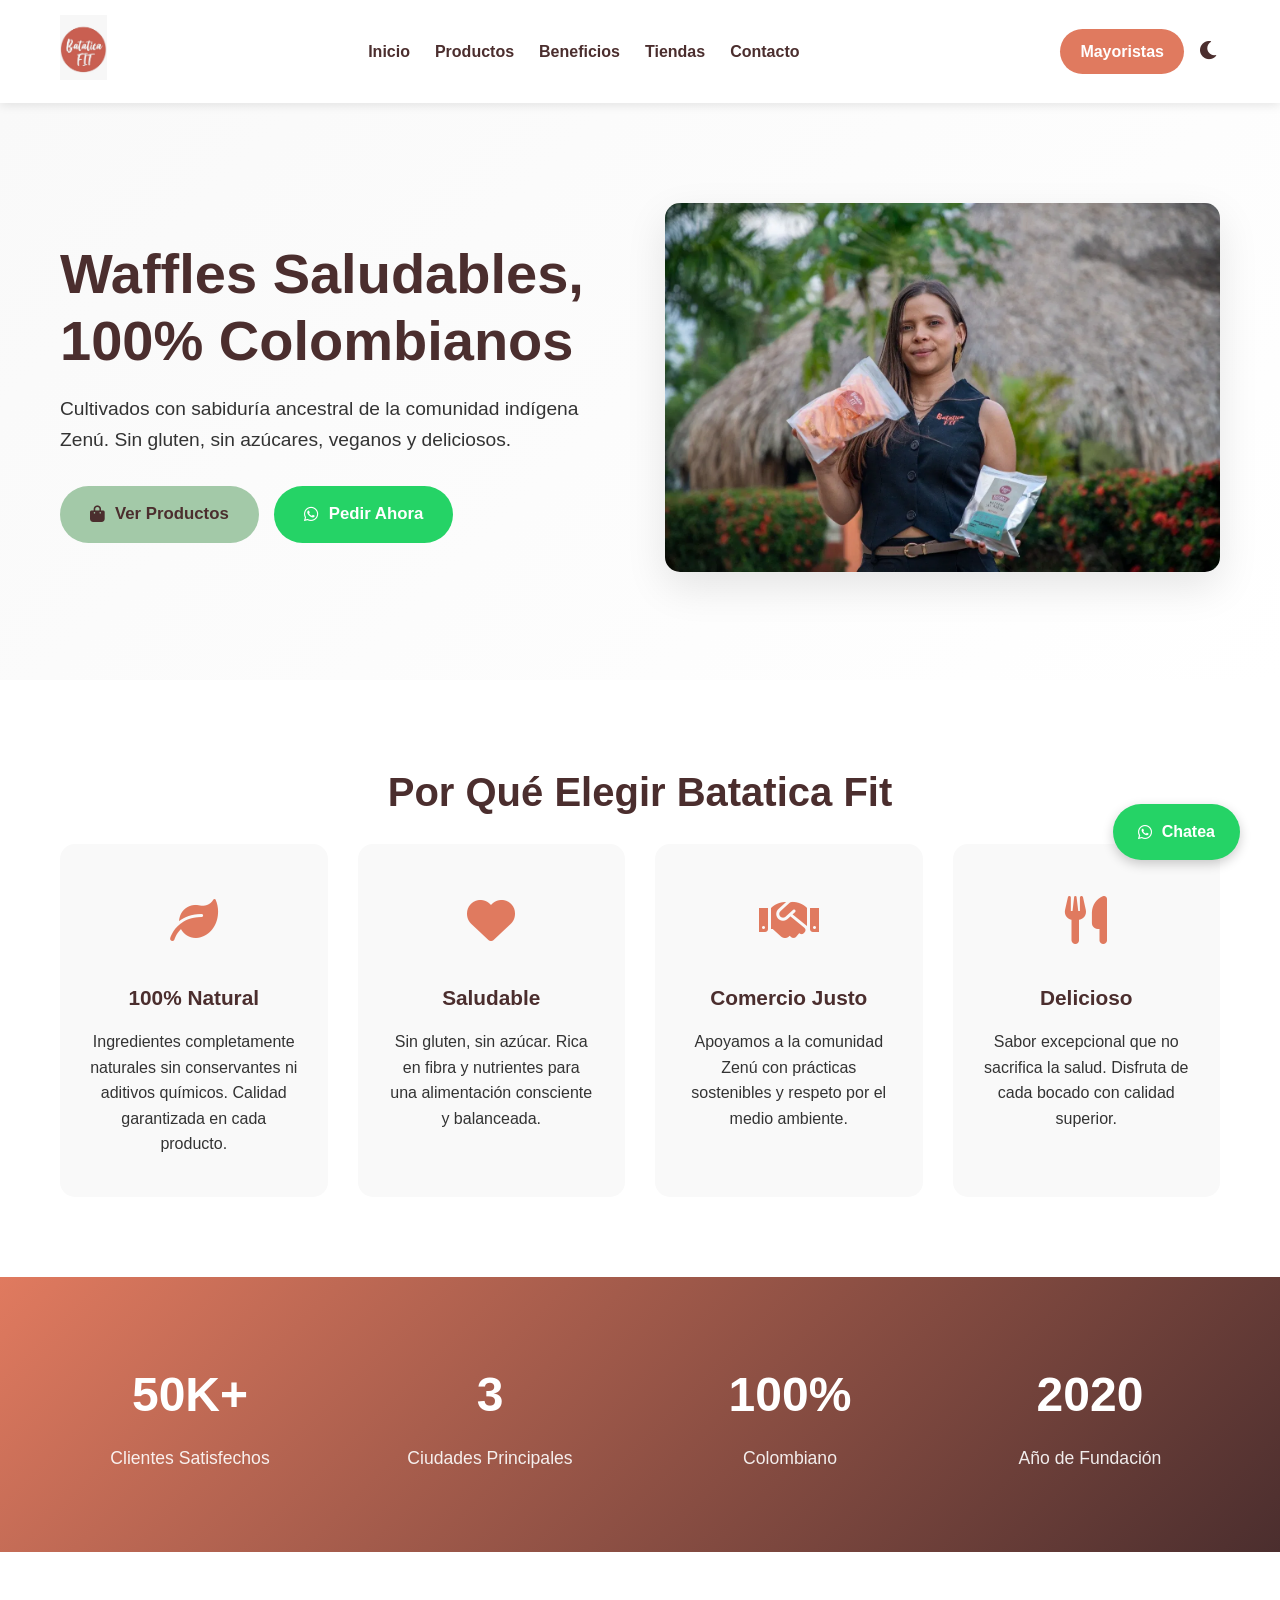
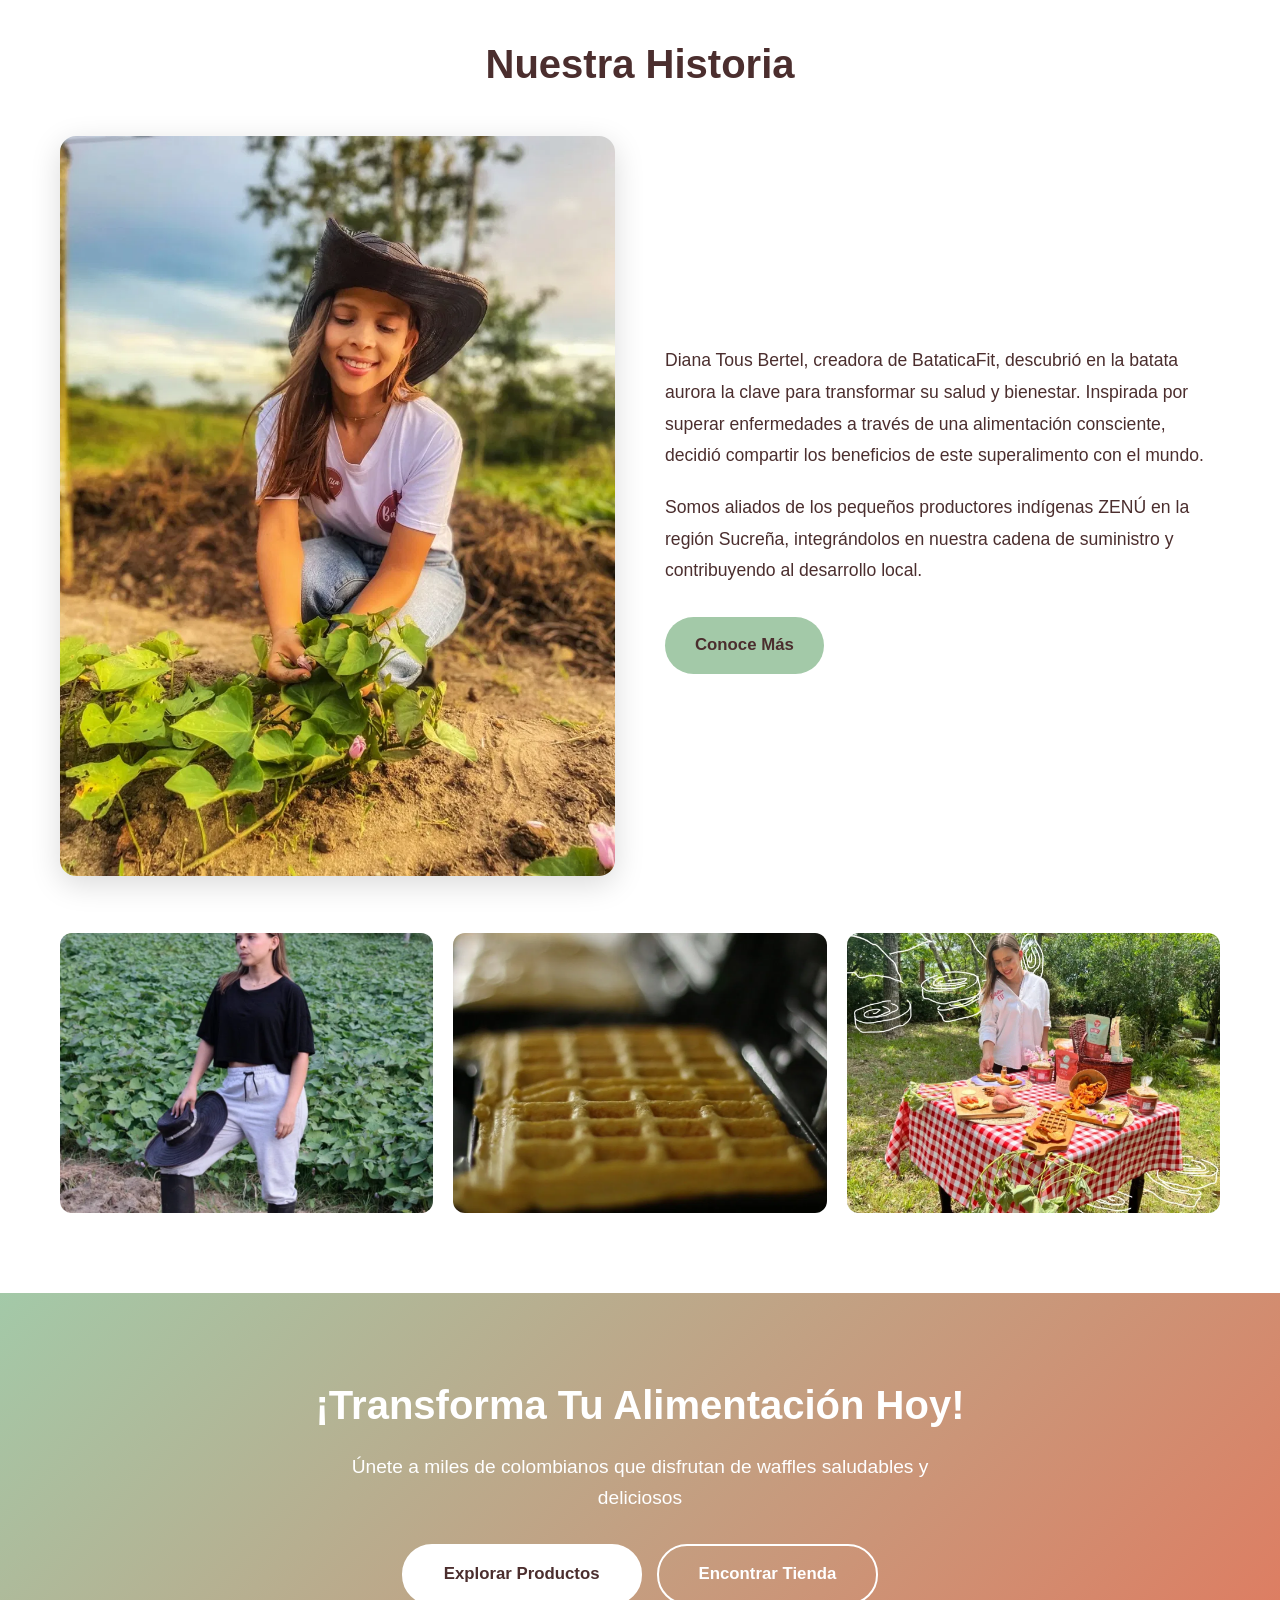
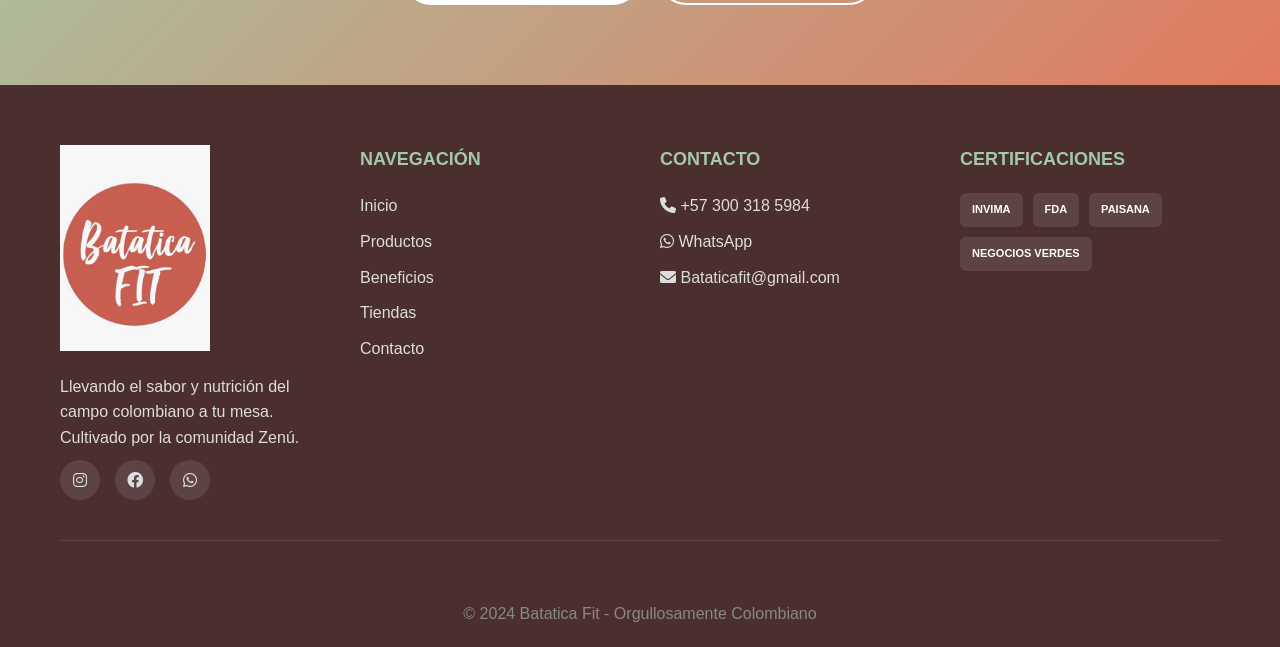
==== commit 62beb48c: "Fix HTML encoding issues in index.html" ====
--- a/index.html
+++ b/index.html
@@ -15,7 +15,7 @@
     <header class="main-header">
         <div class="container">
             <div class="logo">
-                <img src="FOTOS/logo-vita.jpeg" alt="Batatica Fit Logo">
+                <img src="FOTOS/logo.jpeg" alt="Batatica Fit Logo">
             </div>
 
             <nav class="nav-menu" id="navMenu">
@@ -197,4 +197,4 @@
 
     <script src="script.js"></script>
 </body>
-</html>+</html>
